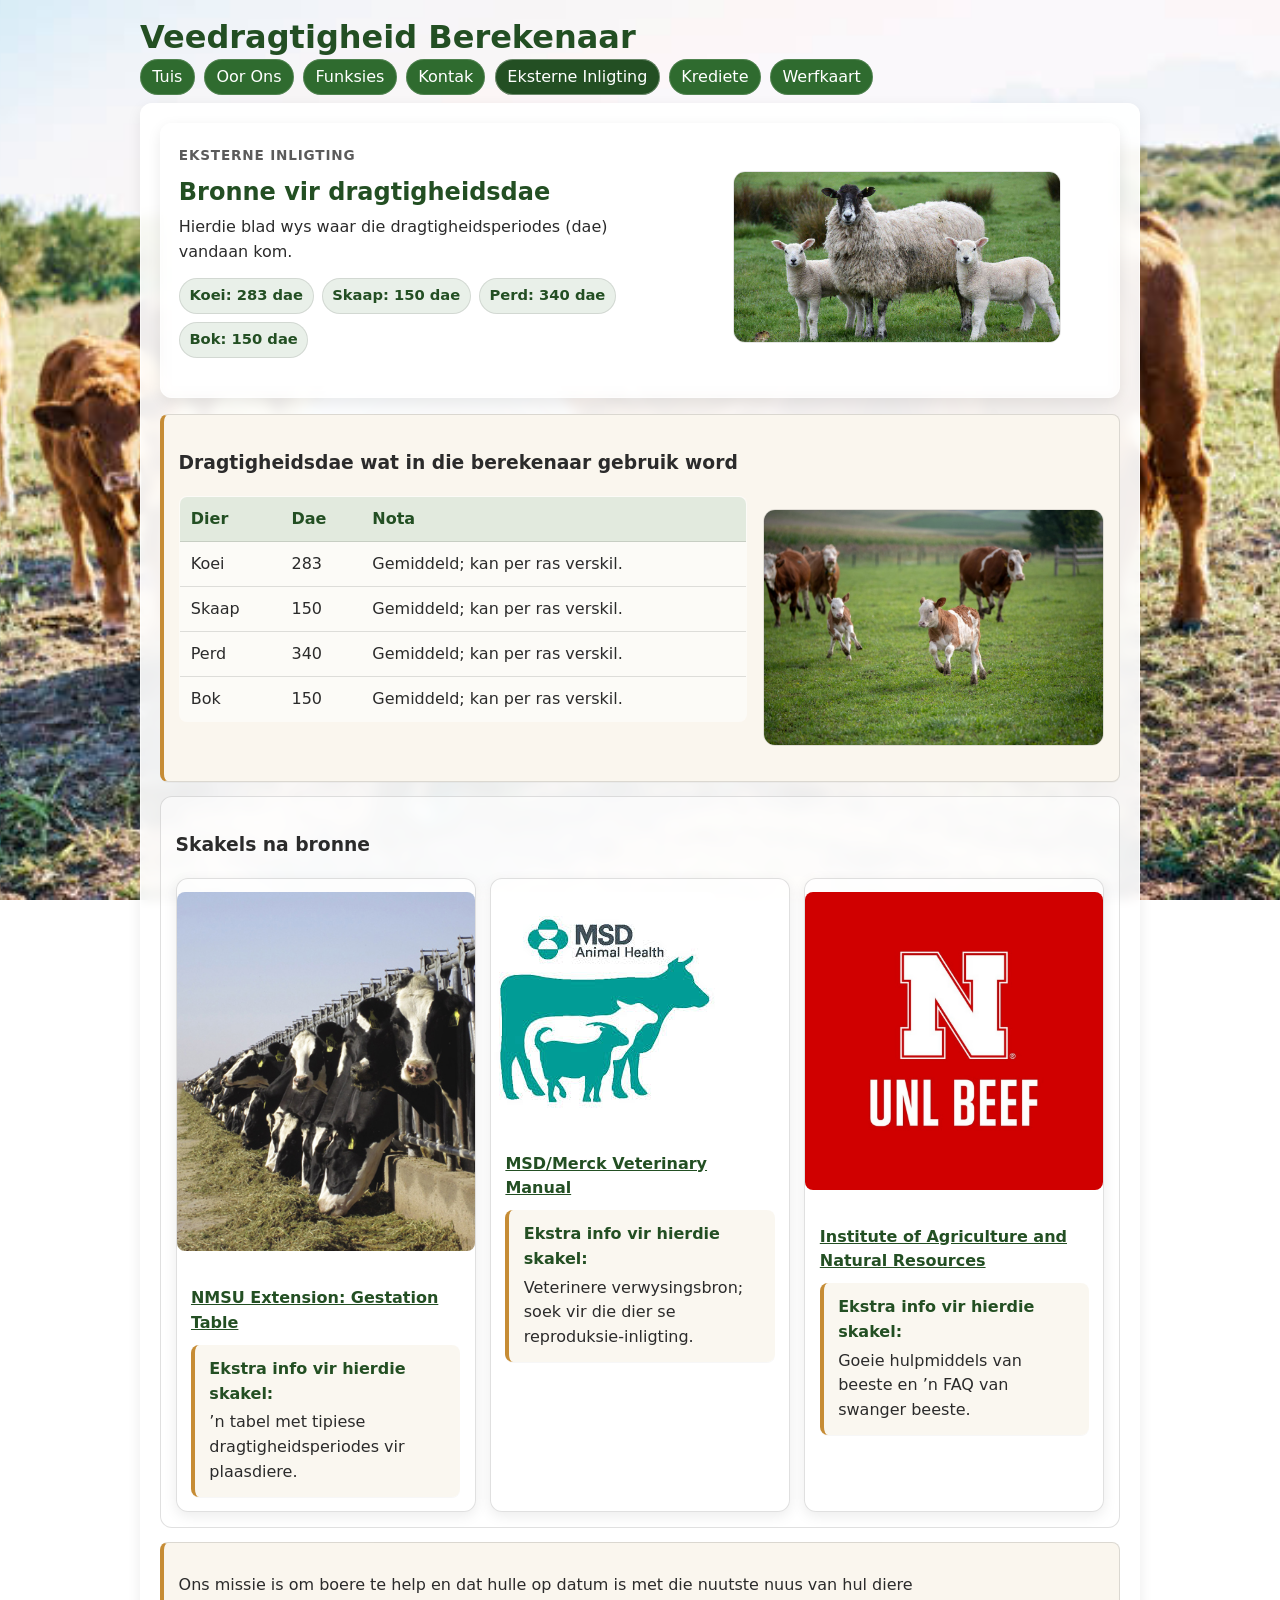
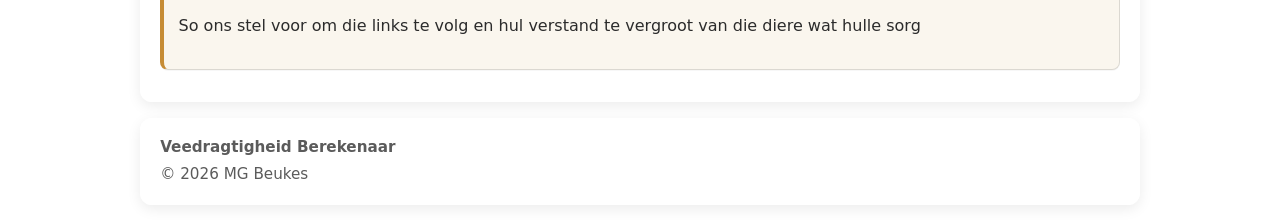
==== eksterne-inligting.html @ 409b1fcc "Groot veranderinge om sekker te maak elke bladsy die selfde style het en dat daar n tema volg oor al" ====
<!DOCTYPE html>
<html lang="af">
<!--skrywer  :MG Beukes-->

<head>
  <meta charset="UTF-8">
  <meta name="viewport" content="width=device-width, initial-scale=1.0">
  <meta name="description" content="Eksterne inligting en bronne vir dragtigheidsperiodes van plaasdiere.">
  <meta name="keywords" content="eksterne inligting, bronne, dragtigheid, gestation period, koeie, skape, perde, bokke">
  <meta name="author" content="Mg Beukes">
  <title>Eksterne Inligting | Veedragtigheid Berekenaar</title>
  <link rel="stylesheet" href="style.css">
</head>

<body>
  <a class="skip-link" href="#inhoud">Spring na inhoud</a>

  <header>
    <h1>Veedragtigheid Berekenaar</h1>
    <nav>
      <ul>
        <li><a href="index.html">Tuis</a></li>
        <li><a href="oor-ons.html">Oor Ons</a></li>
        <li><a href="produkte.html">Funksies</a></li>
        <li><a href="kontak.html">Kontak</a></li>
        <li><a href="eksterne-inligting.html" aria-current="page">Eksterne Inligting</a></li>
        <li><a href="krediete.html">Krediete</a></li>
        <li><a href="werfkaart.html">Werfkaart</a></li>
      </ul>
    </nav>
  </header>

  <main id="inhoud">
    <section class="hero">
      <div class="hero__content">
        <p class="eyebrow">Eksterne Inligting</p>
        <h2>Bronne vir dragtigheidsdae</h2>
        <p>
          Hierdie blad wys waar die dragtigheidsperiodes (dae) vandaan kom.
        </p>
        <div class="pill-row" aria-label="Dragtigheidsdae opsomming">
          <span class="pill">Koei: 283 dae</span>
          <span class="pill">Skaap: 150 dae</span>
          <span class="pill">Perd: 340 dae</span>
          <span class="pill">Bok: 150 dae</span>
        </div>
      </div>
      <figure class="hero__media">
        <img src="skape.png" alt="Skape op 'n plaas">
      </figure>
    </section>

    <section class="section card">
      <h3>Dragtigheidsdae wat in die berekenaar gebruik word</h3>
      <div class="split">
        <div>
          <table class="table">
            <thead>
              <tr>
                <th>Dier</th>
                <th>Dae</th>
                <th>Nota</th>
              </tr>
            </thead>
            <tbody>
              <tr>
                <td>Koei</td>
                <td>283</td>
                <td>Gemiddeld; kan per ras verskil.</td>
              </tr>
              <tr>
                <td>Skaap</td>
                <td>150</td>
                <td>Gemiddeld; kan per ras verskil.</td>
              </tr>
              <tr>
                <td>Perd</td>
                <td>340</td>
                <td>Gemiddeld; kan per ras verskil.</td>
              </tr>
              <tr>
                <td>Bok</td>
                <td>150</td>
                <td>Gemiddeld; kan per ras verskil.</td>
              </tr>
            </tbody>
          </table>
        </div>
        <figure class="figure">
          <img src="kalf.png" alt="’n Kalf op die plaas">
        </figure>
      </div>
    </section>

    <section class="section">
      <h3>Skakels na bronne</h3>

      <div class="source-grid">
        <article class="source-card">
          <img class="NMSU.png" src="NMSU.png" alt="NMSU">
          <div class="source-card__body">
            <h4>
              <a href="https://pubs.nmsu.edu/_b/B117/" target="_blank" rel="noopener noreferrer">NMSU Extension: Gestation Table</a>
            </h4>
            <div class="source-note" role="note">’n tabel met tipiese dragtigheidsperiodes vir plaasdiere.</div>
          </div>
        </article>

        <article class="source-card">
          <img class="msdAnimal.png" src="msdAnimal.png" alt="MSD animal veterinary">
          <div class="source-card__body">
            <h4>
              <a href="https://www.msdvetmanual.com/" target="_blank" rel="noopener noreferrer">MSD/Merck Veterinary Manual</a>
            </h4>
            <div class="source-note" role="note">Veterinere verwysingsbron; soek vir die dier se reproduksie-inligting.</div>
          </div>
        </article>

        <article class="source-card">
          <img class="UNL.png" src="UNL.png" alt="UNL">
          <div class="source-card__body">
            <h4>
              <a href="https://beef.unl.edu/faq/pregnant-cows/" target="_blank" rel="noopener noreferrer">Institute of Agriculture and Natural Resources</a>
            </h4>
            <div class="source-note" role="note">Goeie hulpmiddels van beeste en ’n FAQ van swanger beeste.</div>
          </div>
        </article>
      </div>
    </section>

    <section class="section card">
      <div>
        <p>
          Ons missie is om boere te help en dat hulle op datum is met die nuutste nuus van hul diere
        </p>
        <p>
          So ons stel voor om die links te volg en hul verstand te vergroot van die diere wat hulle sorg
        </p>
      </div>
    </section>
  </main>

  <footer>
    <p><strong>Veedragtigheid Berekenaar</strong></p>
    <p>© 2026 MG Beukes</p>
  </footer>
</body>

</html>
---- style.css ----
/*Skryuwer :  Mg Beukes*/

:root {
  --bg: #f7f3e8;
  --surface: rgba(255, 255, 255, 0.92);
  --surface-solid: #ffffff;
  --primary: #2f6b2f;
  --primary-strong: #234f23;
  --accent: #c68c35;
  --text: #2b2b2b;
  --muted: #5b5b5b;
  --border: rgba(0, 0, 0, 0.12);
  --radius: 12px;
  --radius-sm: 8px;
  --shadow: 0 6px 18px rgba(0, 0, 0, 0.10);
  --shadow-soft: 0 4px 14px rgba(0, 0, 0, 0.08);
  --focus: rgba(47, 107, 47, 0.28);
}

* {
  box-sizing: border-box;
}

/*Die image somer in die element gesit vir die body vir nou totdat better opsie gevind kan word */
body {
  margin: 0;
  font-family: "Trebuchet MS", Verdana, system-ui, -apple-system, sans-serif;
  color: var(--text);
  background: url("background.png") center / cover no-repeat fixed;
  line-height: 1.55;
}

.skip-link {
  position: absolute;
  left: 0.75rem;
  top: 0.75rem;
  padding: 0.5rem 0.7rem;
  background: var(--primary);
  color: #fff;
  border-radius: var(--radius-sm);
  text-decoration: none;
  transform: translateY(-140%);
  transition: transform 160ms ease;
  z-index: 50;
}

.skip-link:focus {
  transform: translateY(0);
  outline: none;
  box-shadow: 0 0 0 4px var(--focus);
}

header,
main,
footer {
  width: min(1000px, 92%);
  margin: 0 auto;
}

header {
  padding: 1.2rem 0 0.8rem;
}

header h1 {
  margin: 0 0 0.6rem;
}

nav ul {
  list-style: none;
  padding: 0;
  margin: 0;
  display: flex;
  flex-wrap: wrap;
  gap: 0.6rem;
}

nav a {
  text-decoration: none;
  color: #fff;
  background: var(--primary);
  padding: 0.45rem 0.7rem;
  border-radius: 999px;
  border: 1px solid rgba(255, 255, 255, 0.16);
  transition: transform 160ms ease, filter 160ms ease, box-shadow 160ms ease;
}

nav a:hover {
  filter: brightness(1.08);
  transform: translateY(-1px);
  box-shadow: 0 6px 14px rgba(0, 0, 0, 0.14);
}

nav a:focus-visible {
  outline: none;
  box-shadow: 0 0 0 4px var(--focus);
}

/* "Aktiewe" bladsy skakels (as aria-current gebruik word). */
nav a[aria-current="page"] {
  background: var(--primary-strong);
  border-color: rgba(255, 255, 255, 0.32);
}

main {
  background: var(--surface);
  backdrop-filter: blur(6px);
  padding: 1.2rem;
  border-radius: var(--radius);
  box-shadow: var(--shadow-soft);
  margin-bottom: 1rem;
  border: 1px solid rgba(255, 255, 255, 0.55);
}

h1,
h2 {
  color: var(--primary-strong);
  line-height: 1.15;
}

p {
  color: var(--text);
}

a {
  color: var(--primary-strong);
}

img {
  max-width: 100%;
  border-radius: var(--radius-sm);
  margin: 0.8rem 0;
}

/* Afdelings */
.section {
  padding: 0.9rem;
  border: 1px solid var(--border);
  border-radius: var(--radius);
  background: rgba(255, 255, 255, 0.6);
}

.section + .section {
  margin-top: 0.9rem;
}

.card {
  background: #faf6ee;
  border-left: 4px solid var(--accent);
  padding: 0.9rem;
  margin: 0.7rem 0;
  border-radius: var(--radius-sm);
  box-shadow: 0 1px 0 rgba(0, 0, 0, 0.03);
  transition: transform 160ms ease, box-shadow 160ms ease;
}

.card:hover {
  transform: translateY(-2px);
  box-shadow: var(--shadow);
}

/* Hero / uitleg vir "Eksterne Inligting" */
.hero {
  display: grid;
  grid-template-columns: 1.1fr 0.9fr;
  gap: 1rem;
  align-items: start;
  margin-bottom: 1rem;
  padding: 1.1rem;
  border-radius: var(--radius);
  background: rgba(255, 255, 255, 0.55);
  border: 1px solid rgba(255, 255, 255, 0.55);
  box-shadow: var(--shadow-soft);
  backdrop-filter: blur(6px);
}

.eyebrow {
  margin: 0 0 0.35rem;
  color: var(--muted);
  font-weight: 800;
  letter-spacing: 0.06em;
  text-transform: uppercase;
  font-size: 0.85rem;
}

.hero__content h2 {
  margin: 0 0 0.55rem;
}

.hero__content p {
  margin: 0.2rem 0 0.8rem;
}

.hero__media img {
  width: 100%;
  height: 100%;
  max-height: 320px;
  object-fit: cover;
  border-radius: var(--radius);
  border: 1px solid rgba(0, 0, 0, 0.10);
}

.pill-row {
  display: flex;
  flex-wrap: wrap;
  gap: 0.5rem;
}

.pill {
  display: inline-flex;
  align-items: center;
  gap: 0.4rem;
  padding: 0.35rem 0.6rem;
  border-radius: 999px;
  background: rgba(47, 107, 47, 0.10);
  border: 1px solid rgba(0, 0, 0, 0.10);
  color: var(--primary-strong);
  font-weight: 800;
  font-size: 0.92rem;
}

.split {
  display: grid;
  grid-template-columns: 1.25fr 0.75fr;
  gap: 1rem;
  align-items: start;
}

.figure {
  margin: 0;
}

.figure img {
  width: 100%;
  max-height: 420px;
  object-fit: cover;
  border-radius: var(--radius);
  border: 1px solid rgba(0, 0, 0, 0.10);
}

.source-grid {
  display: grid;
  grid-template-columns: repeat(3, minmax(0, 1fr));
  gap: 0.9rem;
}

.source-card {
  background: rgba(255, 255, 255, 0.60);
  border: 1px solid var(--border);
  border-radius: var(--radius);
  overflow: hidden;
  box-shadow: var(--shadow-soft);
  transition: transform 160ms ease, box-shadow 160ms ease;
}

.source-card:hover {
  transform: translateY(-2px);
  box-shadow: var(--shadow);
}

.source-card__img {
  width: 100%;
  height: 160px;
  object-fit: cover;
  border-radius: 0;
  margin: 0;
}

.source-card__body {
  padding: 0.9rem;
}

.source-card__body h4 {
  margin: 0 0 0.55rem;
  color: var(--primary-strong);
}

@media (max-width: 860px) {
  .hero {
    grid-template-columns: 1fr;
  }
  .split {
    grid-template-columns: 1fr;
  }
  .source-grid {
    grid-template-columns: 1fr;
  }
}

label {
  display: block;
  margin-top: 0.8rem;
  font-weight: 600;
}

input,
select,
button,
.btn {
  width: 100%;
  padding: 0.55rem;
  margin-top: 0.3rem;
  border: 1px solid #c8c8c8;
  border-radius: var(--radius-sm);
  font: inherit;
}

textarea {
  width: 100%;
  padding: 0.55rem;
  margin-top: 0.3rem;
  border: 1px solid #c8c8c8;
  border-radius: var(--radius-sm);
  font: inherit;
  resize: vertical;
}

.muted {
  color: var(--muted);
}

/* Tabel (eksterne inligting) */
.table {
  width: 100%;
  border-collapse: collapse;
  background: rgba(255, 255, 255, 0.55);
  border: 1px solid var(--border);
  border-radius: var(--radius-sm);
  overflow: hidden;
}

.table th,
.table td {
  text-align: left;
  padding: 0.6rem 0.7rem;
  border-bottom: 1px solid var(--border);
  vertical-align: top;
}

.table th {
  background: rgba(47, 107, 47, 0.12);
  color: var(--primary-strong);
  font-weight: 800;
}

.table tr:last-child td {
  border-bottom: none;
}

/* Eksterne bronne: ekstra info wat spesifiek by 'n skakel hoort */
.source-note {
  margin-top: 0.55rem;
  padding: 0.75rem 0.9rem;
  border-left: 4px solid var(--accent);
  border-radius: var(--radius-sm);
  background: rgba(250, 246, 238, 0.85);
  box-shadow: 0 1px 0 rgba(0, 0, 0, 0.03);
  color: var(--text);
}

.source-note::before {
  content: "Ekstra info vir hierdie skakel:";
  display: block;
  font-weight: 800;
  color: var(--primary-strong);
  margin-bottom: 0.25rem;
}

/* Krediete blad */
.credits-links {
  display: grid;
  grid-template-columns: repeat(3, minmax(0, 1fr));
  gap: 0.9rem;
}

.credit-link h4 {
  margin: 0 0 0.55rem;
}

.credits-images {
  display: grid;
  gap: 0.9rem;
}

.credit-image {
  display: grid;
  grid-template-columns: 220px 1fr;
  gap: 0.9rem;
  align-items: start;
}

.credit-image__img {
  width: 100%;
  height: 180px;
  object-fit: cover;
  border-radius: var(--radius);
  border: 1px solid rgba(0, 0, 0, 0.10);
  margin: 0;
}

.credit-image__meta h4 {
  margin: 0 0 0.45rem;
}

.credit-image__meta p {
  margin: 0.25rem 0;
}

@media (max-width: 860px) {
  .credits-links {
    grid-template-columns: 1fr;
  }
  .credit-image {
    grid-template-columns: 1fr;
  }
  .credit-image__img {
    height: 220px;
  }
}

/* Dropdown (details/summary) - as jy dit op enige blad gebruik */
.details > summary {
  cursor: pointer;
  user-select: none;
  font-weight: 700;
  color: #fff;
  background: var(--primary-strong);
  border-radius: 999px;
  padding: 0.55rem 0.85rem;
  border: 1px solid rgba(255, 255, 255, 0.18);
  list-style: none;
}

.details > summary::-webkit-details-marker {
  display: none;
}

.details[open] > summary {
  filter: brightness(1.04);
}

.details > summary:focus-visible {
  outline: none;
  box-shadow: 0 0 0 4px var(--focus);
}

.details > *:not(summary) {
  margin-top: 0.8rem;
}

button {
  margin-top: 1rem;
  background: var(--primary);
  color: #fff;
  cursor: pointer;
  border: none;
  transition: transform 160ms ease, filter 160ms ease, box-shadow 160ms ease;
}

button:hover {
  filter: brightness(1.06);
  transform: translateY(-1px);
  box-shadow: 0 10px 18px rgba(0, 0, 0, 0.16);
}

button:active {
  transform: translateY(0);
}

button:focus-visible {
  outline: none;
  box-shadow: 0 0 0 4px var(--focus);
}

.btn--secondary {
  background: var(--accent);
}

#result {
  margin-top: 1rem;
  padding: 0.8rem;
  background: #edf7e7;
  border-left: 4px solid var(--primary);
  border-radius: var(--radius-sm);
}

footer {
  background: var(--surface);
  backdrop-filter: blur(6px);
  border: 1px solid rgba(255, 255, 255, 0.55);
  border-radius: var(--radius);
  box-shadow: var(--shadow-soft);
  padding: 0.9rem 1.2rem;
  margin-bottom: 1.2rem;
}

footer p {
  margin: 0.2rem 0;
  color: var(--muted);
  font-size: 0.95rem;
}

/* FASE 1 dokument: skuif die interne CSS hierheen vir 'n eksterne stylblad. */
.doc-meta {
  margin: 1rem 0;
}

.doc-meta p {
  margin: 0.2rem 0;
}

.toc a {
  color: var(--primary-strong);
  text-decoration: underline;
  background: transparent;
  padding: 0;
}

pre.wireframe {
  background: #fff;
  border: 1px solid #ddd;
  padding: 0.8rem;
  border-radius: var(--radius-sm);
  overflow: auto;
}

.page-break {
  height: 1px;
}

@media print {
  body {
    background: #fff !important;
  }
  header,
  footer,
  nav {
    display: none !important;
  }
  main {
    box-shadow: none;
    border: none;
    background: #fff;
  }
  .page-break {
    break-after: page;
  }
  a {
    color: #000;
    text-decoration: none;
  }
}
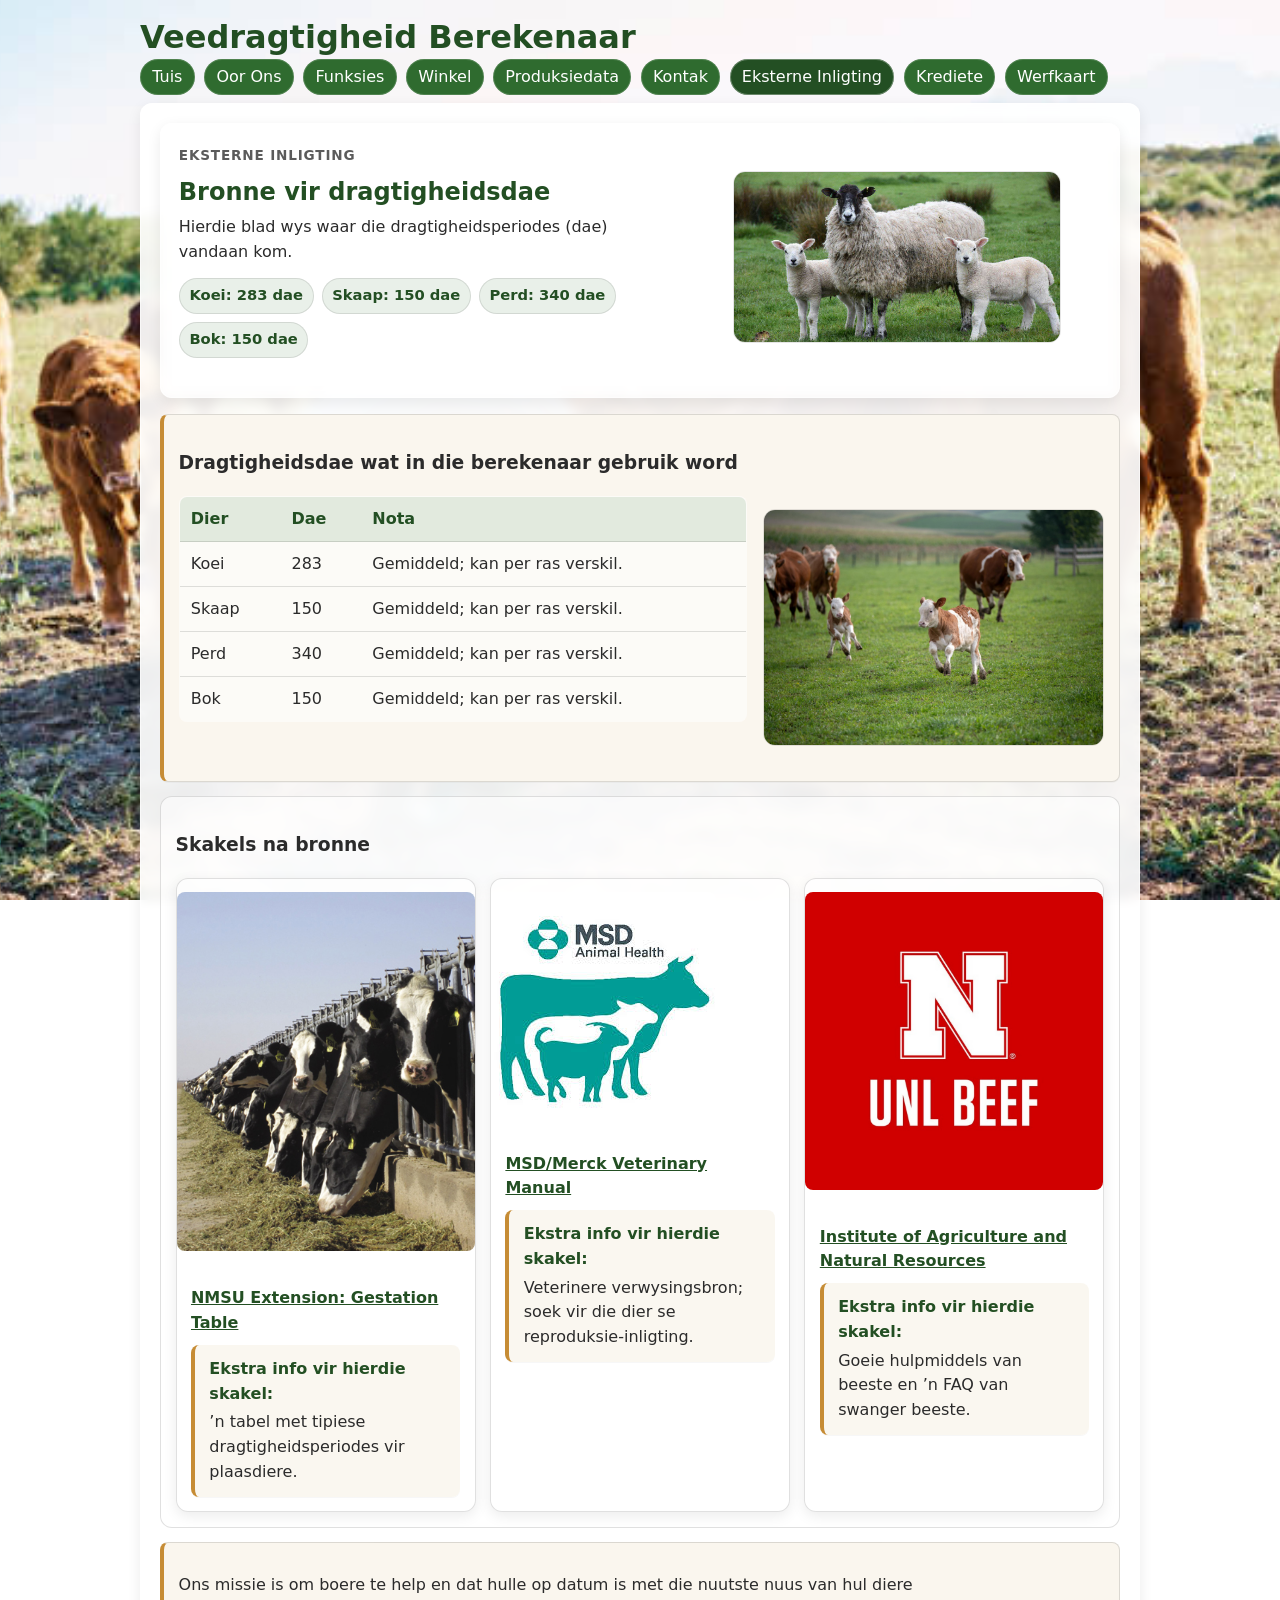
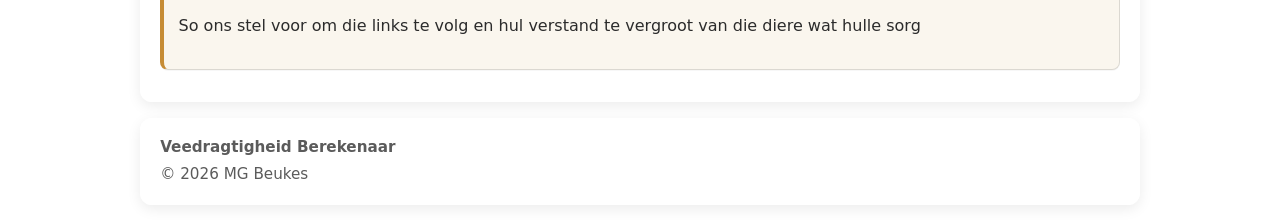
==== commit 96dde6d8: "Fase3" ====
--- a/eksterne-inligting.html
+++ b/eksterne-inligting.html
@@ -22,6 +22,8 @@
         <li><a href="index.html">Tuis</a></li>
         <li><a href="oor-ons.html">Oor Ons</a></li>
         <li><a href="produkte.html">Funksies</a></li>
+        <li><a href="winkel.html">Winkel</a></li>
+        <li><a href="produksie.html">Produksiedata</a></li>
         <li><a href="kontak.html">Kontak</a></li>
         <li><a href="eksterne-inligting.html" aria-current="page">Eksterne Inligting</a></li>
         <li><a href="krediete.html">Krediete</a></li>
--- a/style.css
+++ b/style.css
@@ -319,6 +319,16 @@
 }
 
 /* Tabel (eksterne inligting) */
+.table-wrap {
+  overflow-x: auto;
+  -webkit-overflow-scrolling: touch;
+  border-radius: var(--radius-sm);
+}
+
+.table-wrap .table {
+  min-width: 760px;
+}
+
 .table {
   width: 100%;
   border-collapse: collapse;
@@ -346,6 +356,21 @@
   border-bottom: none;
 }
 
+/* Vorm uitleg (Winkel/Bestelvorm) */
+.form-grid {
+  display: grid;
+  grid-template-columns: repeat(2, minmax(0, 1fr));
+  gap: 0.8rem;
+}
+
+.form-grid label {
+  margin-top: 0;
+}
+
+.form-grid__full {
+  grid-column: 1 / -1;
+}
+
 /* Eksterne bronne: ekstra info wat spesifiek by 'n skakel hoort */
 .source-note {
   margin-top: 0.55rem;
@@ -414,6 +439,12 @@
   }
   .credit-image__img {
     height: 220px;
+  }
+  .form-grid {
+    grid-template-columns: 1fr;
+  }
+  .form-grid__full {
+    grid-column: auto;
   }
 }
 
@@ -499,6 +530,22 @@
   font-size: 0.95rem;
 }
 
+@media (max-width: 520px) {
+  header h1 {
+    font-size: 1.55rem;
+  }
+  nav a {
+    padding: 0.42rem 0.6rem;
+  }
+  main {
+    padding: 1rem;
+  }
+  .table th,
+  .table td {
+    padding: 0.55rem 0.6rem;
+  }
+}
+
 /* FASE 1 dokument: skuif die interne CSS hierheen vir 'n eksterne stylblad. */
 .doc-meta {
   margin: 1rem 0;
